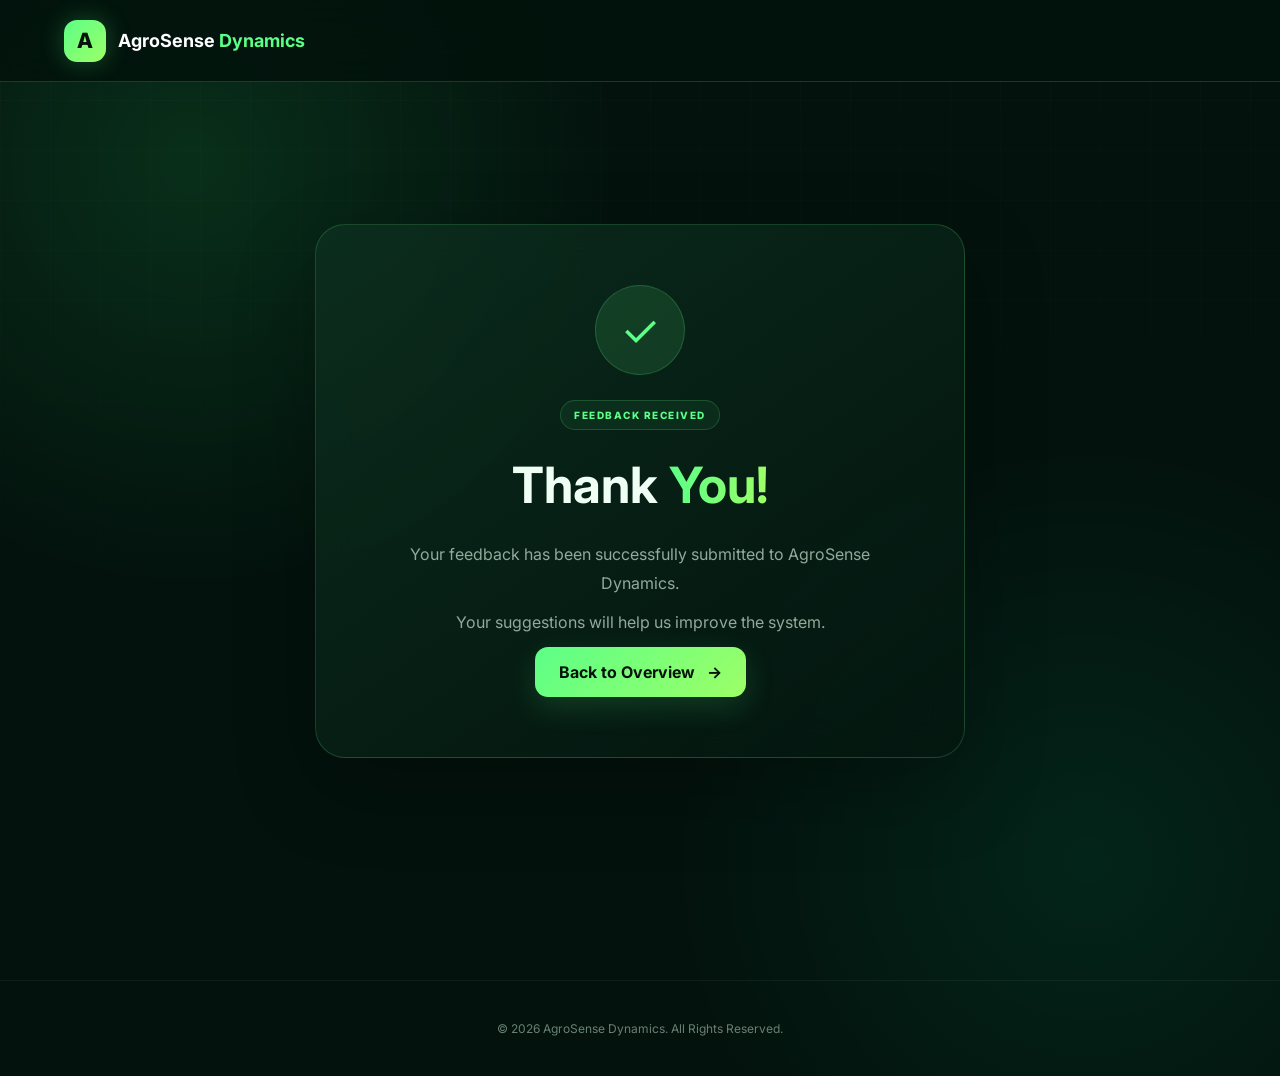
==== feedback-success.html @ 2e529a75 "Rename feedback success.html to feedback-success.html" ====
<!DOCTYPE html>
<html lang="en">

<head>

    <meta charset="UTF-8">

    <meta name="viewport"
          content="width=device-width, initial-scale=1.0">

    <title>
        AgroSense Dynamics | Feedback Sent
    </title>

    <link rel="stylesheet" href="style.css">

</head>

<body>


<nav class="navbar">

    <a href="index.html" class="logo">

        <span class="logo-icon">
            A
        </span>

        <span>
            AgroSense <b>Dynamics</b>
        </span>

    </a>

</nav>


<main class="success-page">

    <section class="success-card glass reveal">

        <div class="success-icon">
            ✓
        </div>

        <div class="badge">
            FEEDBACK RECEIVED
        </div>

        <h1>
            Thank
            <span class="gradient">
                You!
            </span>
        </h1>

        <p>
            Your feedback has been successfully
            submitted to AgroSense Dynamics.
        </p>

        <p>
            Your suggestions will help us improve
            the system.
        </p>

        <a
            href="overview.html"
            class="btn primary"
        >
            Back to Overview
            <span>→</span>
        </a>

    </section>

</main>


<footer>
    © 2026 AgroSense Dynamics. All Rights Reserved.
</footer>

</body>
</html>
---- style.css ----
@import url('https://fonts.googleapis.com/css2?family=Inter:wght@400;500;600;700;800&display=swap');


* {
    margin: 0;
    padding: 0;
    box-sizing: border-box;
}


:root {

    --bg: #03120d;
    --bg2: #061b13;
    --card: rgba(9, 35, 24, 0.72);

    --green: #5cff87;
    --green2: #9cff67;

    --text: #effff4;
    --muted: #91aa9b;

    --border: rgba(109, 255, 143, 0.18);

}


html {
    scroll-behavior: smooth;
}


body {

    font-family: 'Inter', sans-serif;

    background:
        radial-gradient(
            circle at 15% 15%,
            rgba(50, 255, 120, 0.12),
            transparent 30%
        ),
        radial-gradient(
            circle at 85% 80%,
            rgba(0, 255, 170, 0.08),
            transparent 30%
        ),
        var(--bg);

    color: var(--text);

    min-height: 100vh;

    overflow-x: hidden;

}


body::before {

    content: "";

    position: fixed;

    inset: 0;

    pointer-events: none;

    background-image:
        linear-gradient(
            rgba(255,255,255,0.015) 1px,
            transparent 1px
        ),
        linear-gradient(
            90deg,
            rgba(255,255,255,0.015) 1px,
            transparent 1px
        );

    background-size: 50px 50px;

    mask-image: linear-gradient(
        to bottom,
        black,
        transparent
    );

}


/* NAVBAR */

.navbar {

    height: 82px;

    padding: 0 5%;

    display: flex;

    align-items: center;

    justify-content: space-between;

    position: sticky;

    top: 0;

    z-index: 1000;

    background: rgba(2, 18, 12, 0.82);

    backdrop-filter: blur(18px);

    border-bottom: 1px solid var(--border);

}


.logo {

    display: flex;

    align-items: center;

    gap: 12px;

    text-decoration: none;

    color: white;

    font-size: 18px;

    font-weight: 700;

}


.logo b {
    color: var(--green);
}


.logo-icon {

    width: 42px;

    height: 42px;

    display: grid;

    place-items: center;

    border-radius: 13px;

    background:
        linear-gradient(
            135deg,
            var(--green),
            var(--green2)
        );

    color: #04120a;

    font-size: 21px;

    font-weight: 800;

    box-shadow:
        0 0 25px rgba(92,255,135,.25);

}


.nav-links {

    display: flex;

    align-items: center;

    gap: 5px;

}


.nav-links a {

    color: #9fb1a6;

    text-decoration: none;

    padding: 11px 14px;

    border-radius: 11px;

    font-size: 13px;

    font-weight: 600;

    transition: .3s;

}


.nav-links a:hover {

    color: white;

    background: rgba(92,255,135,.08);

}


.nav-links a.active {

    color: var(--green);

    background: rgba(92,255,135,.10);

    box-shadow:
        inset 0 0 0 1px rgba(92,255,135,.12);

}


/* GENERAL */

.gradient {

    background:
        linear-gradient(
            90deg,
            var(--green),
            var(--green2)
        );

    -webkit-background-clip: text;

    background-clip: text;

    color: transparent;

}


.badge {

    display: inline-block;

    padding: 8px 13px;

    border-radius: 100px;

    border: 1px solid var(--border);

    background: rgba(92,255,135,.06);

    color: var(--green);

    font-size: 10px;

    font-weight: 800;

    letter-spacing: 1.5px;

}


.muted {

    color: var(--muted);

    line-height: 1.8;

}


.glass {

    background:
        linear-gradient(
            145deg,
            rgba(13,48,32,.80),
            rgba(4,22,15,.78)
        );

    border: 1px solid var(--border);

    box-shadow:
        0 30px 80px rgba(0,0,0,.25);

    backdrop-filter: blur(20px);

}


.btn {

    border: none;

    cursor: pointer;

    text-decoration: none;

    display: inline-flex;

    align-items: center;

    justify-content: center;

    gap: 12px;

    padding: 15px 24px;

    border-radius: 13px;

    font-family: inherit;

    font-weight: 700;

    transition: .3s;

}


.primary {

    color: #04120a;

    background:
        linear-gradient(
            135deg,
            var(--green),
            var(--green2)
        );

    box-shadow:
        0 10px 30px rgba(92,255,135,.15);

}


.primary:hover {

    transform: translateY(-3px);

    box-shadow:
        0 18px 40px rgba(92,255,135,.25);

}


footer {

    text-align: center;

    padding: 40px 20px;

    margin-top: 80px;

    color: #698173;

    font-size: 12px;

    border-top: 1px solid rgba(255,255,255,.05);

}


/* LOGIN */

.login-page {

    min-height: calc(100vh - 82px);

    display: grid;

    grid-template-columns: 1.15fr .85fr;

    align-items: center;

    gap: 80px;

    padding: 70px 9%;

}


.login-page::before {

    content: "";

    position: absolute;

    width: 500px;

    height: 500px;

    background: rgba(60,255,120,.08);

    filter: blur(100px);

    border-radius: 50%;

}


.login-card {

    max-width: 480px;

    width: 100%;

    padding: 40px;

    border-radius: 28px;

}


.login-card h1 {

    font-size: clamp(38px, 5vw, 65px);

    line-height: 1.05;

    margin: 20px 0;

}


.login-card h2 {

    font-size: 28px;

    margin: 18px 0 10px;

}


.brand-circle,
.large-icon {

    width: 70px;

    height: 70px;

    display: grid;

    place-items: center;

    border-radius: 22px;

    background: rgba(92,255,135,.1);

    border: 1px solid var(--border);

    font-size: 30px;

    margin-bottom: 20px;

}


form {

    display: flex;

    flex-direction: column;

}


label {

    margin-top: 18px;

    margin-bottom: 8px;

    color: #cde0d3;

    font-size: 13px;

    font-weight: 600;

}


input,
textarea {

    width: 100%;

    padding: 15px 16px;

    border-radius: 12px;

    border: 1px solid rgba(255,255,255,.09);

    background: rgba(0,0,0,.20);

    color: white;

    font-family: inherit;

    outline: none;

    transition: .3s;

}


input:focus,
textarea:focus {

    border-color: rgba(92,255,135,.55);

    box-shadow:
        0 0 0 4px rgba(92,255,135,.07);

}


textarea {

    min-height: 110px;

    resize: vertical;

}


form .btn {

    margin-top: 24px;

}


/* PAGE HEADER */

.page-header {

    max-width: 1100px;

    margin: auto;

    padding: 100px 30px 60px;

}


.page-header h1 {

    font-size: clamp(45px, 7vw, 82px);

    line-height: 1.02;

    letter-spacing: -3px;

    margin: 25px 0;

}


.page-header p {

    max-width: 800px;

    color: var(--muted);

    font-size: 17px;

    line-height: 1.9;

}


/* CARDS */

.cards {

    max-width: 1180px;

    margin: auto;

    padding: 20px 30px 80px;

    display: grid;

    grid-template-columns:
        repeat(3, 1fr);

    gap: 20px;

}


.card {

    position: relative;

    padding: 30px;

    min-height: 260px;

    border-radius: 22px;

    border: 1px solid var(--border);

    background:
        linear-gradient(
            145deg,
            rgba(10,42,27,.80),
            rgba(3,21,14,.75)
        );

    text-decoration: none;

    color: white;

    overflow: hidden;

    transition: .4s;

}


.card::before {

    content: "";

    position: absolute;

    width: 150px;

    height: 150px;

    right: -60px;

    top: -60px;

    border-radius: 50%;

    background: rgba(92,255,135,.08);

}


.card:hover {

    transform: translateY(-8px);

    border-color: rgba(92,255,135,.45);

    box-shadow:
        0 25px 60px rgba(0,0,0,.3),
        0 0 40px rgba(92,255,135,.06);

}


.card-icon {

    font-size: 34px;

    margin-bottom: 25px;

}


.card h3 {

    font-size: 21px;

    margin-bottom: 12px;

}


.card p {

    color: var(--muted);

    line-height: 1.8;

    font-size: 14px;

}


.card-link {

    display: inline-block;

    margin-top: 20px;

    color: var(--green);

    font-size: 13px;

    font-weight: 700;

}


/* FEATURE */

.feature-section {

    max-width: 1180px;

    margin: auto;

    padding: 30px;

    display: grid;

    grid-template-columns: .8fr 1.2fr;

    gap: 50px;

    align-items: center;

}


.feature-visual {

    padding: 50px;

    border-radius: 28px;

}


.visual-icon {

    font-size: 75px;

    margin-bottom: 25px;

    animation:
        float 4s ease-in-out infinite;

}


.feature-visual h2 {

    font-size: 28px;

    margin-bottom: 15px;

}


.feature-visual p {

    color: var(--muted);

    line-height: 1.8;

}


.status {

    margin-top: 30px;

    padding: 12px 15px;

    border-radius: 12px;

    background: rgba(92,255,135,.06);

    color: var(--green);

    font-size: 10px;

    font-weight: 800;

    letter-spacing: 1px;

}


.status-dot {

    display: inline-block;

    width: 7px;

    height: 7px;

    border-radius: 50%;

    background: var(--green);

    margin-right: 8px;

    box-shadow:
        0 0 12px var(--green);

}


.feature-content h2 {

    font-size: 42px;

    margin: 20px 0;

}


.feature-content > p {

    color: var(--muted);

    line-height: 1.8;

}


.steps {

    margin-top: 35px;

}


.step {

    display: flex;

    gap: 20px;

    padding: 20px 0;

    border-bottom: 1px solid rgba(255,255,255,.06);

}


.step-number {

    color: var(--green);

    font-weight: 800;

    font-size: 13px;

}


.step h3 {

    margin-bottom: 7px;

}


.step p {

    color: var(--muted);

    line-height: 1.7;

    font-size: 14px;

}


/* FLOW */

.flow {

    max-width: 1120px;

    margin: 50px auto;

    padding: 50px;

    border-radius: 28px;

}


.flow h2 {

    font-size: 34px;

    margin: 15px 0 35px;

}


.flow-items {

    display: grid;

    grid-template-columns:
        repeat(4,1fr);

    gap: 20px;

}


.flow-item {

    padding: 20px;

    border-radius: 18px;

    background: rgba(255,255,255,.025);

}


.flow-icon {

    font-size: 30px;

    margin-bottom: 15px;

}


.flow-item h4 {

    margin-bottom: 8px;

}


.flow-item p {

    color: var(--muted);

    font-size: 13px;

    line-height: 1.7;

}


/* INFO */

.info-banner {

    max-width: 1100px;

    margin: 60px auto;

    padding: 50px;

    border-radius: 28px;

    text-align: center;

}


.info-banner h2 {

    font-size: 34px;

    margin: 20px 0 12px;

}


.info-banner p {

    max-width: 750px;

    margin: auto;

    color: var(--muted);

    line-height: 1.8;

}


/* ORDER */

.order-layout {

    max-width: 1100px;

    margin: auto;

    padding: 20px 30px 80px;

    display: grid;

    grid-template-columns: .9fr 1.1fr;

    gap: 30px;

}


.bill {

    padding: 35px;

    border-radius: 25px;

    height: fit-content;

}


.bill h2 {

    margin: 20px 0 30px;

}


.bill-product {

    display: flex;

    gap: 15px;

    padding: 20px;

    border-radius: 17px;

    background: rgba(255,255,255,.03);

    margin-bottom: 20px;

}


.product-icon {

    font-size: 35px;

}


.bill-product p {

    color: var(--muted);

    margin-top: 6px;

    font-size: 13px;

}


.bill-row {

    display: flex;

    justify-content: space-between;

    padding: 16px 0;

    border-bottom: 1px solid rgba(255,255,255,.06);

    color: #a8bcae;

}


.bill-row strong {

    color: white;

}


.bill-total {

    display: flex;

    justify-content: space-between;

    margin-top: 25px;

    padding-top: 25px;

    border-top: 1px solid var(--border);

    font-size: 18px;

}


.bill-total strong {

    color: var(--green);

    font-size: 28px;

}


/* CHECKBOX */

.check {

    display: flex;

    align-items: flex-start;

    gap: 10px;

    line-height: 1.5;

}


.check input {

    width: auto;

    margin-top: 3px;

}


/* SUCCESS */

.success-page {

    min-height: calc(100vh - 82px);

    display: grid;

    place-items: center;

    padding: 60px 20px;

}


.success-card {

    max-width: 650px;

    padding: 60px;

    border-radius: 30px;

    text-align: center;

}


.success-icon {

    width: 90px;

    height: 90px;

    display: grid;

    place-items: center;

    margin: 0 auto 25px;

    border-radius: 50%;

    background: rgba(92,255,135,.12);

    color: var(--green);

    border: 1px solid var(--border);

    font-size: 45px;

}


.success-card h1 {

    font-size: 50px;

    margin: 25px 0;

}


.success-card p {

    color: var(--muted);

    line-height: 1.8;

    margin-bottom: 10px;

}


/* FEEDBACK */

.feedback {

    max-width: 700px;

    margin: 20px auto 80px;

    padding: 45px;

    border-radius: 28px;

}


.stars {

    display: flex;

    gap: 8px;

    margin: 10px 0;

}


.star {

    border: none;

    background: transparent;

    color: #53645a;

    font-size: 35px;

    cursor: pointer;

    transition: .2s;

}


.star:hover,
.star.active {

    color: #ffe56b;

    transform: scale(1.15);

}


.button-row {

    display: flex;

    gap: 12px;

}


.btn-reset {

    background: rgba(255,255,255,.06);

    color: white;

    border: 1px solid rgba(255,255,255,.1);

}


.btn-reset:hover {

    background: rgba(255,255,255,.1);

}


/* ANIMATIONS */

.reveal {

    animation:
        reveal .8s cubic-bezier(.2,.8,.2,1) both;

}


.delay {

    animation-delay: .15s;

}


@keyframes reveal {

    from {

        opacity: 0;

        transform:
            translateY(30px);

    }

    to {

        opacity: 1;

        transform:
            translateY(0);

    }

}


@keyframes float {

    0%,100% {

        transform:
            translateY(0);

    }

    50% {

        transform:
            translateY(-12px);

    }

}


/* RESPONSIVE */

@media(max-width: 900px) {

    .navbar {

        height: auto;

        padding: 15px 5%;

        flex-direction: column;

        gap: 15px;

    }


    .nav-links {

        width: 100%;

        overflow-x: auto;

        justify-content: flex-start;

    }


    .login-page {

        grid-template-columns: 1fr;

        padding: 50px 6%;

    }


    .login-card {

        margin: auto;

    }


    .cards {

        grid-template-columns:
            repeat(2,1fr);

    }


    .feature-section {

        grid-template-columns: 1fr;

    }


    .order-layout {

        grid-template-columns: 1fr;

    }


    .flow-items {

        grid-template-columns:
            repeat(2,1fr);

    }

}


@media(max-width: 600px) {

    .cards {

        grid-template-columns: 1fr;

    }


    .page-header {

        padding-top: 60px;

    }


    .page-header h1 {

        letter-spacing: -2px;

    }


    .feature-visual,
    .flow,
    .info-banner,
    .feedback,
    .success-card {

        padding: 30px;

    }


    .flow-items {

        grid-template-columns: 1fr;

    }


    .button-row {

        flex-direction: column;

    }

}
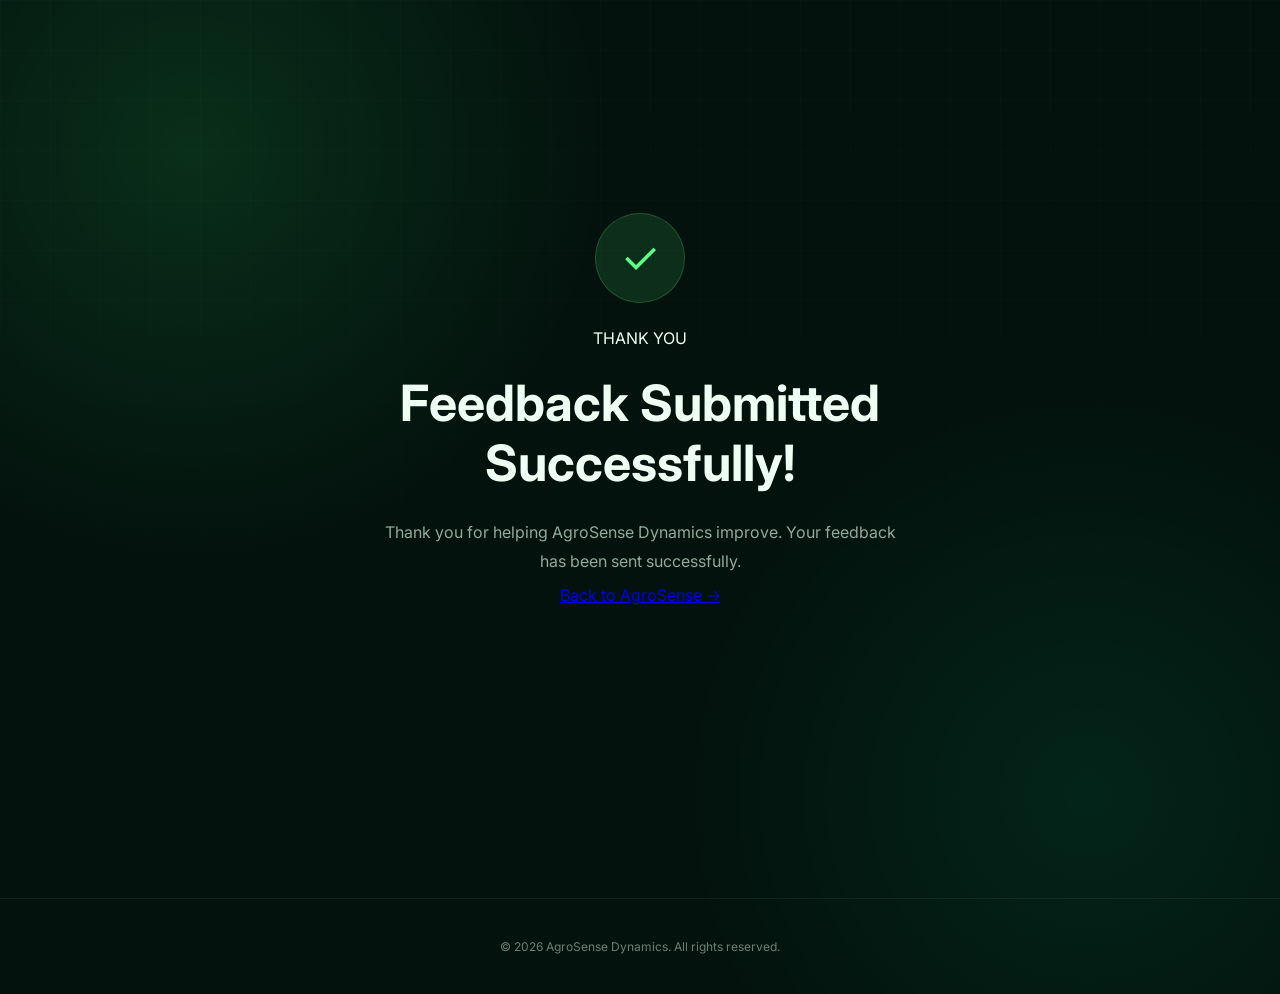
==== commit 76cb45ea: "Update feedback-success.html" ====
--- a/feedback-success.html
+++ b/feedback-success.html
@@ -1,85 +1,43 @@
 <!DOCTYPE html>
 <html lang="en">
-
 <head>
-
     <meta charset="UTF-8">
-
-    <meta name="viewport"
-          content="width=device-width, initial-scale=1.0">
-
-    <title>
-        AgroSense Dynamics | Feedback Sent
-    </title>
-
+    <meta name="viewport" content="width=device-width, initial-scale=1.0">
+    <title>Feedback Submitted | AgroSense</title>
     <link rel="stylesheet" href="style.css">
-
 </head>
 
 <body>
 
-
-<nav class="navbar">
-
-    <a href="index.html" class="logo">
-
-        <span class="logo-icon">
-            A
-        </span>
-
-        <span>
-            AgroSense <b>Dynamics</b>
-        </span>
-
-    </a>
-
-</nav>
-
-
 <main class="success-page">
 
-    <section class="success-card glass reveal">
+    <div class="success-card">
 
-        <div class="success-icon">
-            ✓
-        </div>
+        <div class="success-icon">✓</div>
 
-        <div class="badge">
-            FEEDBACK RECEIVED
+        <div class="small-badge">
+            THANK YOU
         </div>
 
         <h1>
-            Thank
-            <span class="gradient">
-                You!
-            </span>
+            Feedback Submitted <span>Successfully!</span>
         </h1>
 
         <p>
-            Your feedback has been successfully
-            submitted to AgroSense Dynamics.
+            Thank you for helping AgroSense Dynamics improve.
+            Your feedback has been sent successfully.
         </p>
 
-        <p>
-            Your suggestions will help us improve
-            the system.
-        </p>
-
-        <a
-            href="overview.html"
-            class="btn primary"
-        >
-            Back to Overview
-            <span>→</span>
+        <a href="overview.html" class="primary-btn">
+            Back to AgroSense →
         </a>
 
-    </section>
+    </div>
 
 </main>
 
-
 <footer>
-    © 2026 AgroSense Dynamics. All Rights Reserved.
+    © 2026 AgroSense Dynamics. All rights reserved.
 </footer>
 
 </body>
